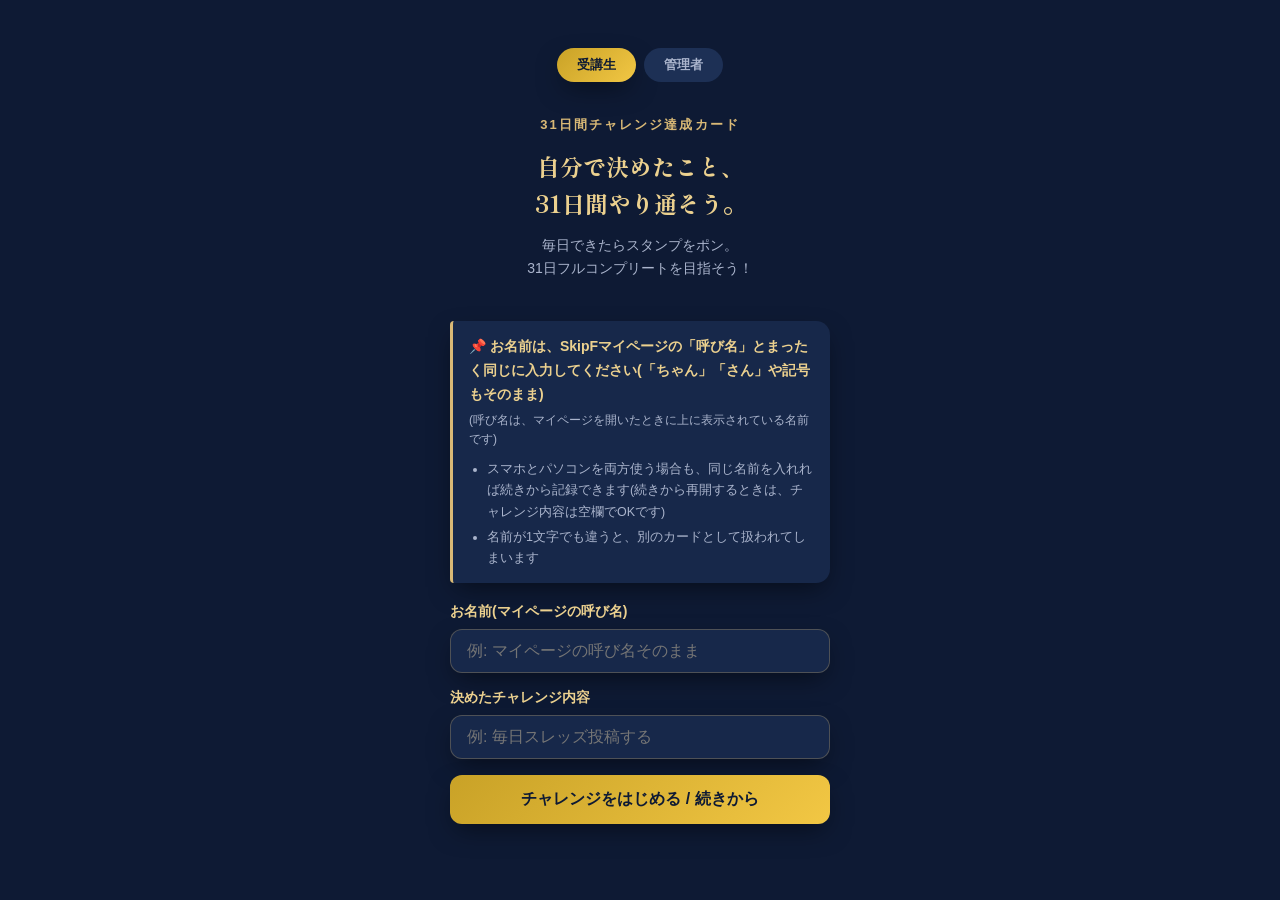
==== index.html @ 772fdb79 "続きから再開するときはチャレンジ内容を空欄でOKにする 登録済みの名前なら空欄のまま元のカードに戻れる。新規の名前で空欄の 場合はサーバー側が入力を促すエラーを返し、登録されない。 名前の注意書きに再" ====
<!doctype html>
<html lang="ja">
<head>
  <meta charset="UTF-8" />
  <meta name="viewport" content="width=device-width, initial-scale=1.0" />
  <title>31日間チャレンジ達成カード</title>
  <link rel="preconnect" href="https://fonts.googleapis.com" />
  <link rel="preconnect" href="https://fonts.gstatic.com" crossorigin />
  <link rel="stylesheet" href="https://fonts.googleapis.com/css2?family=Shippori+Mincho+B1:wght@400;700;800&display=swap" />
  <link rel="stylesheet" href="style.css?v=14" />
</head>
<body>
  <main id="main-el">
    <div class="tab-bar">
      <button type="button" id="tab-btn-student" class="active">受講生</button>
      <button type="button" id="tab-btn-admin">管理者</button>
    </div>

    <!-- ==================== 受講生タブ ==================== -->
    <div id="tab-panel-student" class="tab-panel">
      <div id="student-loading" class="loading">読み込み中...</div>

      <!-- 登録フォーム -->
      <div id="student-register" hidden>
        <div class="lead">
          <p class="eyebrow">31日間チャレンジ達成カード</p>
          <h1>自分で決めたこと、<br />31日間やり通そう。</h1>
          <p>毎日できたらスタンプをポン。<br />31日フルコンプリートを目指そう！</p>
        </div>

        <form id="register-form">
          <div class="name-notice">
            <p class="name-notice-main">📌 お名前は、SkipFマイページの「呼び名」とまったく同じに入力してください(「ちゃん」「さん」や記号もそのまま)</p>
            <p class="name-notice-sub">(呼び名は、マイページを開いたときに上に表示されている名前です)</p>
            <ul class="name-notice-list">
              <li>スマホとパソコンを両方使う場合も、同じ名前を入れれば続きから記録できます(続きから再開するときは、チャレンジ内容は空欄でOKです)</li>
              <li>名前が1文字でも違うと、別のカードとして扱われてしまいます</li>
            </ul>
          </div>

          <div class="field">
            <label for="display_name">お名前(マイページの呼び名)</label>
            <input id="display_name" name="display_name" type="text" required maxlength="40" placeholder="例: マイページの呼び名そのまま" />
          </div>

          <div class="field">
            <label for="challenge">決めたチャレンジ内容</label>
            <input id="challenge" name="challenge" type="text" maxlength="80" placeholder="例: 毎日スレッズ投稿する" />
          </div>

          <button type="submit" class="btn-primary" id="submit-btn">チャレンジをはじめる / 続きから</button>
          <p class="error" id="register-error" hidden></p>
        </form>
      </div>

      <!-- スタンプカード -->
      <div id="student-card" hidden>
        <div class="character-quote">
          <img id="character-img" class="character-img" src="" alt="" />
          <div class="bubble">
            <p class="label">今日の一言</p>
            <p class="quote" id="quote-title"></p>
            <p class="quote-body" id="quote-body"></p>
            <a class="audio-link" id="audio-link" href="https://skipf-members.vercel.app/audio.html" target="_blank" rel="noopener noreferrer">🎧 今日の音声を聞く</a>
          </div>
        </div>

        <div class="diamond-divider"><span class="diamond"></span></div>

        <div class="challenge-header">
          <p class="name" id="student-name"></p>
          <p class="challenge" id="challenge-text"></p>
        </div>

        <div id="reward" class="reward-card" hidden>
          <p class="emoji">🎉🏆🎉</p>
          <h2>31日間、やり通したね!</h2>
          <p>
            決めたことを最後まで続けたあなたは、もう自分を信じていい。<br />
            これは、これからの自分への大きな自信になるよ。
          </p>
        </div>

        <div id="progress" class="progress-wrap">
          <p class="progress-count" id="progress-count"></p>
          <div class="progress-bar">
            <div class="progress-bar-fill" id="progress-fill"></div>
          </div>
        </div>

        <div class="grid" id="day-grid"></div>

        <p class="footnote" id="footnote"></p>
      </div>
    </div>

    <!-- ==================== 管理者タブ ==================== -->
    <div id="tab-panel-admin" class="tab-panel" hidden>
      <div id="admin-pin-gate">
        <div class="lead">
          <p class="eyebrow">管理者専用</p>
          <h1 style="font-size: 18px;">合言葉を入力してください</h1>
        </div>
        <form id="pin-form" class="pin-form">
          <div class="field">
            <input id="pin-input" type="text" inputmode="text" required placeholder="合言葉" autocomplete="off" />
          </div>
          <button type="submit" class="btn-primary">入る</button>
          <p class="error" id="pin-error" hidden>合言葉が違います</p>
        </form>
      </div>

      <div id="admin-content" hidden>
        <div id="admin-loading" class="loading">読み込み中...</div>
        <div id="admin-list" hidden>
          <p class="admin-summary" id="admin-summary-text"></p>
          <div class="admin-table-wrap">
            <table>
              <thead>
                <tr>
                  <th>お名前</th>
                  <th>チャレンジ内容</th>
                  <th>開始日</th>
                  <th>経過</th>
                  <th>達成日数</th>
                  <th>最終更新</th>
                </tr>
              </thead>
              <tbody id="admin-table-body"></tbody>
            </table>
          </div>
          <button type="button" class="btn-primary admin-refresh" id="admin-refresh-btn">再読み込み</button>
        </div>
        <p class="error" id="admin-error" hidden></p>
      </div>
    </div>
  </main>

  <script src="https://cdn.jsdelivr.net/npm/canvas-confetti@1.9.3/dist/confetti.browser.min.js"></script>
  <script src="config.js?v=4"></script>
  <script src="app.js?v=5"></script>
  <script>
    const ADMIN_SESSION_KEY = "csc_admin_ok"
    const DRAFT_KEY = "csc_register_draft"

    const mainEl = document.getElementById("main-el")
    const tabBtnStudent = document.getElementById("tab-btn-student")
    const tabBtnAdmin = document.getElementById("tab-btn-admin")
    const tabPanelStudent = document.getElementById("tab-panel-student")
    const tabPanelAdmin = document.getElementById("tab-panel-admin")

    // ---------------- タブ切り替え ----------------

    function showTab(tab) {
      const isStudent = tab === "student"
      tabPanelStudent.hidden = !isStudent
      tabPanelAdmin.hidden = isStudent
      tabBtnStudent.classList.toggle("active", isStudent)
      tabBtnAdmin.classList.toggle("active", !isStudent)
      mainEl.classList.toggle("wide", !isStudent)
      if (!isStudent) initAdminTab()
    }

    tabBtnStudent.addEventListener("click", () => showTab("student"))
    tabBtnAdmin.addEventListener("click", () => showTab("admin"))

    // ---------------- 受講生タブ ----------------

    const studentLoadingEl = document.getElementById("student-loading")
    const studentRegisterEl = document.getElementById("student-register")
    const studentCardEl = document.getElementById("student-card")

    const nameInput = document.getElementById("display_name")
    const challengeInput = document.getElementById("challenge")
    const registerForm = document.getElementById("register-form")
    const submitBtn = document.getElementById("submit-btn")
    const registerErrorEl = document.getElementById("register-error")

    const quoteTitleEl = document.getElementById("quote-title")
    const quoteBodyEl = document.getElementById("quote-body")
    const audioLinkEl = document.getElementById("audio-link")
    const characterImgEl = document.getElementById("character-img")
    const studentNameEl = document.getElementById("student-name")
    const challengeTextEl = document.getElementById("challenge-text")
    const rewardEl = document.getElementById("reward")
    const progressEl = document.getElementById("progress")
    const progressCountEl = document.getElementById("progress-count")
    const progressFillEl = document.getElementById("progress-fill")
    const gridEl = document.getElementById("day-grid")
    const footnoteEl = document.getElementById("footnote")

    let student = null
    let stampDates = new Set()
    let todayOffset = 0

    async function initStudentTab() {
      const studentId = getStudentIdFromLocalStorage()
      if (studentId) {
        try {
          student = await getStudentById(studentId)
        } catch {
          student = null
        }
      }

      if (student) {
        stampDates = new Set(student.stamp_dates)
        todayOffset = dayOffsetFromStart(student.start_date)
        characterImgEl.src = randomCharacterImage()
        const dayNumber = Math.min(Math.max(todayOffset + 1, 1), PROGRAM_LENGTH)
        const todaysQuote = quoteForDay(dayNumber)
        quoteTitleEl.textContent = `${withChan(student.display_name)}、${todaysQuote.title}`
        quoteBodyEl.textContent = todaysQuote.body
        audioLinkEl.href = `https://skipf-members.vercel.app/audio.html?day=${dayNumber}`
        studentNameEl.textContent = `${withSan(student.display_name)}のチャレンジ`
        challengeTextEl.textContent = `「${student.challenge}」`
        renderCard()

        studentLoadingEl.hidden = true
        studentRegisterEl.hidden = true
        studentCardEl.hidden = false
        return
      }

      // 未登録、またはIDはあるが見つからない場合は登録フォームへ
      clearStudentIdFromLocalStorage()
      try {
        const raw = localStorage.getItem(DRAFT_KEY)
        if (raw) {
          const draft = JSON.parse(raw)
          nameInput.value = draft.display_name ?? ""
          challengeInput.value = draft.challenge ?? ""
        }
      } catch {
        // 無視
      }

      studentLoadingEl.hidden = true
      studentCardEl.hidden = true
      studentRegisterEl.hidden = false
    }

    function saveDraft() {
      try {
        localStorage.setItem(
          DRAFT_KEY,
          JSON.stringify({ display_name: nameInput.value, challenge: challengeInput.value })
        )
      } catch {
        // 無視
      }
    }
    nameInput.addEventListener("input", saveDraft)
    challengeInput.addEventListener("input", saveDraft)

    registerForm.addEventListener("submit", async (e) => {
      e.preventDefault()
      registerErrorEl.hidden = true
      submitBtn.disabled = true
      try {
        const newStudent = await registerOrResumeStudent(nameInput.value, challengeInput.value)
        setStudentIdToLocalStorage(newStudent.id)
        try {
          localStorage.removeItem(DRAFT_KEY)
        } catch {
          // 無視
        }
        student = newStudent
        await initStudentTab()
      } catch (err) {
        registerErrorEl.textContent = err && err.message ? err.message : "エラーが発生しました。もう一度お試しください。"
        registerErrorEl.hidden = false
      } finally {
        submitBtn.disabled = false
      }
    })

    function buildDays() {
      const days = []
      for (let i = 0; i < PROGRAM_LENGTH; i++) {
        const date = addDays(student.start_date, i)
        days.push({
          index: i + 1,
          date,
          filled: stampDates.has(date),
          isToday: i === todayOffset,
          isFuture: i > todayOffset,
        })
      }
      return days
    }

    function renderCard() {
      const days = buildDays()
      const achievedCount = days.filter((d) => d.filled).length
      const isComplete = achievedCount >= PROGRAM_LENGTH

      rewardEl.hidden = !isComplete
      progressEl.hidden = isComplete
      if (!isComplete) {
        progressCountEl.textContent = `${achievedCount} / ${PROGRAM_LENGTH} 日 達成中`
        progressFillEl.style.width = `${(achievedCount / PROGRAM_LENGTH) * 100}%`
      }

      if (todayOffset >= 0 && todayOffset < PROGRAM_LENGTH) {
        footnoteEl.textContent = "今日のマスをタップしてスタンプを押そう(もう一度タップで取り消せます)"
      } else if (todayOffset < 0) {
        footnoteEl.textContent = "チャレンジ開始日になったら、スタンプを押せるようになります"
      } else {
        footnoteEl.textContent = "31日間が終了しました。おつかれさまでした!"
      }

      gridEl.innerHTML = ""
      for (const day of days) {
        const btn = document.createElement("button")
        btn.type = "button"
        btn.className = "day-cell"
        if (day.filled) btn.classList.add("is-filled")
        if (day.isToday) btn.classList.add("is-today")
        if (day.isFuture) btn.classList.add("is-future")
        btn.textContent = day.filled ? "★" : String(day.index)
        btn.setAttribute("aria-label", `${day.index}日目${day.filled ? "・達成済み" : ""}`)
        if (day.isToday) {
          btn.addEventListener("click", () => handleToggle(day))
        } else {
          btn.disabled = true
        }
        gridEl.appendChild(btn)
      }
    }

    let isToggling = false

    async function handleToggle(day) {
      if (isToggling) return
      isToggling = true

      // 通信を待たずに先に画面を更新する(体感速度優先)。
      // サーバーとの通信が終わったら結果で確定し、失敗時だけ元に戻す。
      const previousStampDates = new Set(stampDates)
      const willFill = !day.filled
      if (willFill) {
        stampDates.add(day.date)
        fireConfetti()
      } else {
        stampDates.delete(day.date)
      }
      renderCard()

      try {
        const result = await toggleTodayStamp(student.id)
        stampDates = new Set(result.stamp_dates)
      } catch {
        stampDates = previousStampDates
      } finally {
        isToggling = false
        renderCard()
      }
    }

    // ---------------- 管理者タブ ----------------

    const adminPinGateEl = document.getElementById("admin-pin-gate")
    const adminContentEl = document.getElementById("admin-content")
    const pinForm = document.getElementById("pin-form")
    const pinInput = document.getElementById("pin-input")
    const pinErrorEl = document.getElementById("pin-error")

    const adminLoadingEl = document.getElementById("admin-loading")
    const adminListEl = document.getElementById("admin-list")
    const adminErrorEl = document.getElementById("admin-error")
    const adminSummaryEl = document.getElementById("admin-summary-text")
    const adminTableBody = document.getElementById("admin-table-body")
    const adminRefreshBtn = document.getElementById("admin-refresh-btn")

    let adminLoaded = false

    function isAdminUnlocked() {
      try {
        return sessionStorage.getItem(ADMIN_SESSION_KEY) === "1"
      } catch {
        return false
      }
    }

    function unlockAdmin() {
      try {
        sessionStorage.setItem(ADMIN_SESSION_KEY, "1")
      } catch {
        // 無視
      }
    }

    function initAdminTab() {
      if (isAdminUnlocked()) {
        adminPinGateEl.hidden = true
        adminContentEl.hidden = false
        if (!adminLoaded) loadAdminList()
      } else {
        adminPinGateEl.hidden = false
        adminContentEl.hidden = true
      }
    }

    pinForm.addEventListener("submit", (e) => {
      e.preventDefault()
      const expected = window.SHEETS_CONFIG && window.SHEETS_CONFIG.adminPin
      if (pinInput.value === expected) {
        pinErrorEl.hidden = true
        unlockAdmin()
        adminPinGateEl.hidden = true
        adminContentEl.hidden = false
        loadAdminList()
      } else {
        pinErrorEl.hidden = false
      }
    })

    async function loadAdminList() {
      adminLoadingEl.hidden = false
      adminListEl.hidden = true
      adminErrorEl.hidden = true
      try {
        const students = await listAllStudents()
        students.sort((a, b) => (b.achieved_count || 0) - (a.achieved_count || 0))

        adminSummaryEl.textContent = `受講生 ${students.length}人`
        adminTableBody.innerHTML = ""
        for (const s of students) {
          const tr = document.createElement("tr")

          const nameTd = document.createElement("td")
          nameTd.textContent = s.display_name
          tr.appendChild(nameTd)

          const challengeTd = document.createElement("td")
          challengeTd.textContent = s.challenge
          tr.appendChild(challengeTd)

          const startTd = document.createElement("td")
          startTd.textContent = s.start_date
          tr.appendChild(startTd)

          const elapsedTd = document.createElement("td")
          elapsedTd.textContent = formatElapsedDay(s.start_date)
          tr.appendChild(elapsedTd)

          const countTd = document.createElement("td")
          countTd.className = "count"
          countTd.textContent = `${s.achieved_count || 0} / ${PROGRAM_LENGTH}`
          tr.appendChild(countTd)

          const updatedTd = document.createElement("td")
          updatedTd.textContent = formatUpdatedAt(s.updated_at)
          tr.appendChild(updatedTd)

          adminTableBody.appendChild(tr)
        }

        adminLoaded = true
        adminLoadingEl.hidden = true
        adminListEl.hidden = false
      } catch (err) {
        adminLoadingEl.hidden = true
        adminErrorEl.textContent = err && err.message ? err.message : "読み込みに失敗しました。"
        adminErrorEl.hidden = false
      }
    }

    function formatElapsedDay(startDate) {
      const offset = dayOffsetFromStart(startDate)
      const dayNumber = offset + 1
      if (dayNumber < 1) return "開始前"
      if (dayNumber > PROGRAM_LENGTH) return `終了(${PROGRAM_LENGTH}日目)`
      return `${dayNumber}日目`
    }

    function formatUpdatedAt(iso) {
      if (!iso) return "-"
      try {
        return new Date(iso).toLocaleString("ja-JP", { month: "numeric", day: "numeric", hour: "2-digit", minute: "2-digit" })
      } catch {
        return iso
      }
    }

    adminRefreshBtn.addEventListener("click", loadAdminList)

    initStudentTab()
  </script>
</body>
</html>
---- style.css ----
/* 「ネイビー × ゴールド」エディトリアルテーマ(セリフ見出し・ダイヤの区切り) */

:root {
  color-scheme: dark;
  --background: #0e1a34;
  --foreground: #f4efe0;

  --surface-1: #17284a;
  --surface-2: #1d3055;
  --text-primary: #ecd18f;
  --text-secondary: #aab4cc;
  --text-muted: #7c88a3;
  --accent: #d9b976;
  --accent-2: #e8c87e;
  --gridline: rgba(217, 185, 118, 0.2);
  --border: rgba(217, 185, 118, 0.28);

  --gradient-primary: linear-gradient(135deg, #c9a227 0%, #f2c744 100%);
  --glow-shadow: 0 10px 26px -6px rgba(0, 0, 0, 0.5);
  --font-serif: "Shippori Mincho B1", "Hiragino Mincho ProN", serif;
}

* {
  box-sizing: border-box;
}

body {
  margin: 0;
  min-height: 100vh;
  display: flex;
  background-color: var(--background);
  color: var(--foreground);
  font-family: "Hiragino Maru Gothic ProN", "Hiragino Sans", "Yu Gothic", sans-serif;
}

.diamond-divider {
  display: flex;
  align-items: center;
  justify-content: center;
  margin: 24px 0;
}

.diamond-divider .diamond {
  width: 10px;
  height: 10px;
  background: var(--accent);
  transform: rotate(45deg);
}

main {
  width: 100%;
  max-width: 420px;
  margin: 0 auto;
  padding: 48px 20px;
}

main.wide {
  max-width: 720px;
}

/* --- タブ切り替え --- */

.tab-bar {
  display: flex;
  gap: 8px;
  justify-content: center;
  margin-bottom: 32px;
}

.tab-bar button {
  border: none;
  border-radius: 999px;
  padding: 8px 20px;
  font-size: 13px;
  font-weight: 700;
  font-family: inherit;
  cursor: pointer;
  background: var(--surface-2);
  color: var(--text-secondary);
  transition: opacity 0.15s ease;
}

.tab-bar button.active {
  background: var(--gradient-primary);
  color: var(--background);
  box-shadow: var(--glow-shadow);
}

.tab-panel[hidden] {
  display: none;
}

/* --- 管理者タブ --- */

.pin-form {
  max-width: 280px;
  margin: 0 auto;
}

.admin-summary {
  margin-bottom: 16px;
  font-size: 14px;
  color: var(--text-secondary);
}

.admin-table-wrap {
  overflow-x: auto;
  border-radius: 16px;
  background: var(--surface-1);
  box-shadow: var(--glow-shadow);
  padding: 4px 12px;
}

.admin-table-wrap table {
  width: 100%;
  border-collapse: collapse;
  font-size: 14px;
}

.admin-table-wrap th,
.admin-table-wrap td {
  text-align: left;
  padding: 10px 8px;
  border-bottom: 1px solid var(--gridline);
  white-space: nowrap;
}

.admin-table-wrap th {
  color: var(--text-secondary);
  font-weight: 700;
}

.admin-table-wrap td.count {
  font-weight: 900;
  color: var(--accent);
}

.admin-refresh {
  margin-top: 16px;
}

.lead {
  text-align: center;
  margin-bottom: 40px;
}

.lead .eyebrow {
  font-size: 13px;
  font-weight: 700;
  letter-spacing: 0.16em;
  color: var(--accent);
  margin: 0;
}

.lead h1 {
  font-family: var(--font-serif);
  font-size: 23px;
  font-weight: 800;
  line-height: 1.6;
  margin: 12px 0 0;
  color: var(--text-primary);
}

.lead p {
  font-size: 14px;
  line-height: 1.7;
  color: var(--text-secondary);
  margin: 12px 0 0;
}

label {
  display: block;
  margin-bottom: 8px;
  font-size: 14px;
  font-weight: 700;
  color: var(--text-primary);
}

input[type="text"] {
  width: 100%;
  border-radius: 12px;
  border: 1px solid var(--border);
  background: var(--surface-1);
  color: var(--text-primary);
  padding: 12px 16px;
  font-size: 16px;
  outline: none;
  font-family: inherit;
  box-shadow: var(--glow-shadow);
}

input[type="text"]:focus {
  border-color: var(--accent);
}

.field {
  margin-bottom: 16px;
}

.hint {
  margin-top: 8px;
  font-size: 12px;
  line-height: 1.6;
  color: var(--text-muted);
}

.name-notice {
  margin-bottom: 20px;
  padding: 14px 16px;
  border-radius: 4px 14px 14px 4px;
  border-left: 3px solid var(--accent);
  background: var(--surface-1);
  box-shadow: var(--glow-shadow);
}

.name-notice-main {
  margin: 0;
  font-size: 14px;
  font-weight: 700;
  line-height: 1.7;
  color: var(--text-primary);
}

.name-notice-sub {
  margin: 4px 0 0;
  font-size: 12px;
  line-height: 1.6;
  color: var(--text-secondary);
}

.name-notice-list {
  margin: 10px 0 0;
  padding-left: 18px;
  font-size: 12.5px;
  line-height: 1.7;
  color: var(--text-secondary);
}

.name-notice-list li {
  margin-bottom: 4px;
}

.name-notice-list li:last-child {
  margin-bottom: 0;
}

.btn-primary {
  width: 100%;
  border: none;
  border-radius: 12px;
  padding: 14px;
  font-size: 16px;
  font-weight: 900;
  color: var(--background);
  background: var(--gradient-primary);
  cursor: pointer;
  box-shadow: var(--glow-shadow);
  transition: opacity 0.15s ease;
  font-family: inherit;
}

.btn-primary:hover {
  opacity: 0.9;
}

.btn-primary:disabled {
  opacity: 0.6;
  cursor: not-allowed;
}

.error {
  margin-top: 12px;
  font-size: 13px;
  color: #ff8f8f;
  text-align: center;
}

/* --- card page --- */

.character-quote {
  display: flex;
  flex-direction: column;
  align-items: center;
  margin-bottom: 20px;
}

.character-img {
  width: 170px;
  height: auto;
  margin-bottom: -6px;
  z-index: 1;
  filter: drop-shadow(0 6px 14px rgba(0, 0, 0, 0.35));
  animation: bounce-in 0.35s ease-out;
}

.character-quote .bubble {
  position: relative;
  width: 100%;
  border-radius: 4px 14px 14px 4px;
  border-left: 3px solid var(--accent);
  padding: 16px 20px;
  background: var(--surface-1);
  box-shadow: var(--glow-shadow);
  animation: bounce-in 0.35s ease-out;
}

.character-quote .label {
  font-size: 11px;
  font-weight: 700;
  letter-spacing: 0.08em;
  color: var(--accent);
  margin: 0;
}

.character-quote .quote {
  font-family: var(--font-serif);
  margin: 6px 0 0;
  font-size: 16px;
  font-weight: 800;
  line-height: 1.6;
  color: var(--text-primary);
}

.character-quote .quote-body {
  margin: 8px 0 0;
  font-size: 13px;
  font-weight: 500;
  line-height: 1.7;
  color: var(--text-secondary);
}

.audio-link {
  display: inline-block;
  margin-top: 12px;
  padding: 8px 16px;
  border-radius: 999px;
  background: var(--gradient-primary);
  color: var(--background);
  font-size: 13px;
  font-weight: 700;
  text-decoration: none;
}

.audio-link:hover {
  opacity: 0.9;
}

.challenge-header {
  text-align: left;
  margin-bottom: 24px;
}

.challenge-header .name {
  font-size: 13px;
  font-weight: 700;
  color: var(--text-secondary);
  margin: 0;
}

.challenge-header .challenge {
  font-family: var(--font-serif);
  margin: 4px 0 0;
  font-size: 19px;
  font-weight: 800;
  color: var(--text-primary);
  display: -webkit-box;
  -webkit-line-clamp: 2;
  -webkit-box-orient: vertical;
  overflow: hidden;
}

.progress-wrap {
  text-align: center;
  margin-bottom: 24px;
}

.progress-count {
  font-size: 16px;
  font-weight: 900;
  color: var(--accent);
  margin: 0;
}

.progress-bar {
  margin: 10px auto 0;
  max-width: 280px;
  height: 10px;
  border-radius: 999px;
  background: var(--gridline);
  overflow: hidden;
}

.progress-bar-fill {
  height: 100%;
  border-radius: 999px;
  background: var(--gradient-primary);
  transition: width 0.3s ease;
}

.reward-card {
  border-radius: 20px;
  padding: 26px 20px;
  text-align: center;
  background: var(--surface-1);
  border: 2px solid var(--accent-2);
  box-shadow: var(--glow-shadow);
  margin-bottom: 24px;
  animation: bounce-in 0.4s ease-out;
}

.reward-card .emoji {
  font-size: 32px;
  margin: 0;
}

.reward-card h2 {
  font-family: var(--font-serif);
  margin: 10px 0 0;
  font-size: 20px;
  font-weight: 800;
  color: var(--text-primary);
}

.reward-card p {
  margin: 10px 0 0;
  font-size: 14px;
  line-height: 1.7;
  color: var(--text-secondary);
}

.grid {
  display: grid;
  grid-template-columns: repeat(5, 1fr);
  gap: 10px;
}

.day-cell {
  position: relative;
  aspect-ratio: 1 / 1;
  display: flex;
  align-items: center;
  justify-content: center;
  border-radius: 16px;
  font-size: 15px;
  font-weight: 900;
  font-family: inherit;
  border: 1px solid var(--gridline);
  background: var(--surface-2);
  color: var(--text-muted);
  cursor: default;
}

.day-cell.is-future {
  opacity: 0.6;
}

.day-cell.is-today {
  background: var(--surface-1);
  color: var(--accent);
  border: 2px dashed var(--accent);
  cursor: pointer;
  box-shadow: var(--glow-shadow);
  transition: transform 0.1s ease;
}

.day-cell.is-today:hover {
  transform: scale(1.05);
}

.day-cell.is-today:active {
  transform: scale(0.95);
}

.day-cell.is-filled {
  background: var(--gradient-primary);
  color: var(--background);
  border: none;
  box-shadow: var(--glow-shadow);
}

.day-cell.stamp-pop {
  animation: stamp-pop 0.4s cubic-bezier(0.34, 1.56, 0.64, 1);
}

.footnote {
  margin-top: 20px;
  text-align: center;
  font-size: 12px;
  line-height: 1.7;
  color: var(--text-muted);
}

.loading {
  text-align: center;
  color: var(--text-muted);
  font-size: 14px;
  padding: 60px 0;
}

@keyframes stamp-pop {
  0% {
    transform: scale(0.5) rotate(-8deg);
    opacity: 0;
  }
  55% {
    transform: scale(1.15) rotate(4deg);
    opacity: 1;
  }
  100% {
    transform: scale(1) rotate(-4deg);
    opacity: 1;
  }
}

@keyframes bounce-in {
  0% {
    transform: translateY(12px) scale(0.96);
    opacity: 0;
  }
  100% {
    transform: translateY(0) scale(1);
    opacity: 1;
  }
}
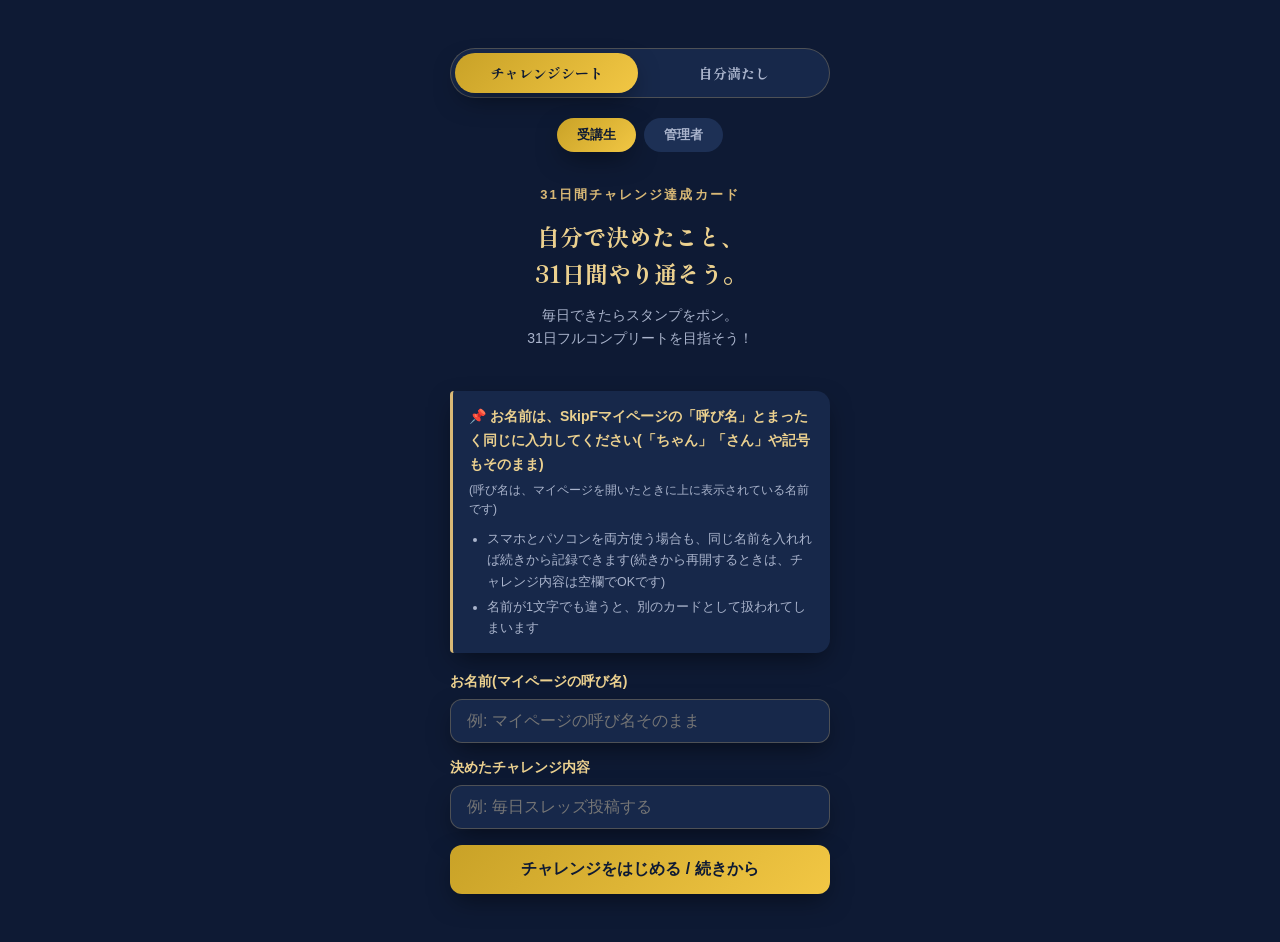
==== commit a5c4fdf2: "上部に「チャレンジシート / 自分満たし」の切り替えを追加 Co-Authored-By: Claude Sonnet 5.5 <noreply@anthropic.com>" ====
--- a/index.html
+++ b/index.html
@@ -7,10 +7,16 @@
   <link rel="preconnect" href="https://fonts.googleapis.com" />
   <link rel="preconnect" href="https://fonts.gstatic.com" crossorigin />
   <link rel="stylesheet" href="https://fonts.googleapis.com/css2?family=Shippori+Mincho+B1:wght@400;700;800&display=swap" />
-  <link rel="stylesheet" href="style.css?v=14" />
+  <link rel="stylesheet" href="style.css?v=17" />
 </head>
 <body>
   <main id="main-el">
+    <!-- ツールの切り替え(31日間チャレンジ ⇔ 自分満たし)。自分満たし側にも同じ並びの切り替えがある -->
+    <nav class="site-switch" aria-label="ツールの切り替え">
+      <a class="site-switch-item active" href="./" aria-current="page">チャレンジシート</a>
+      <a class="site-switch-item" href="https://fasting-test.github.io/jibun-mitashi-card/">自分満たし</a>
+    </nav>
+
     <div class="tab-bar">
       <button type="button" id="tab-btn-student" class="active">受講生</button>
       <button type="button" id="tab-btn-admin">管理者</button>
@@ -91,6 +97,8 @@
         <div class="grid" id="day-grid"></div>
 
         <p class="footnote" id="footnote"></p>
+
+        <button type="button" class="btn-link" id="back-to-login-btn">ログイン画面に戻る</button>
       </div>
     </div>
 
@@ -138,7 +146,7 @@
 
   <script src="https://cdn.jsdelivr.net/npm/canvas-confetti@1.9.3/dist/confetti.browser.min.js"></script>
   <script src="config.js?v=4"></script>
-  <script src="app.js?v=5"></script>
+  <script src="app.js?v=6"></script>
   <script>
     const ADMIN_SESSION_KEY = "csc_admin_ok"
     const DRAFT_KEY = "csc_register_draft"
@@ -252,6 +260,25 @@
     }
     nameInput.addEventListener("input", saveDraft)
     challengeInput.addEventListener("input", saveDraft)
+
+    // 別の名前でやり直したいとき用。この端末の「自分は誰か」の記憶だけを消す
+    // (スプレッドシート上の記録は消えない。同じ名前で入れば続きから再開できる)。
+    document.getElementById("back-to-login-btn").addEventListener("click", () => {
+      if (!confirm("ログイン画面に戻ります。\n(これまでの記録は消えません)")) return
+      clearStudentIdFromLocalStorage()
+      try {
+        localStorage.removeItem(DRAFT_KEY)
+      } catch {
+        // 無視
+      }
+      student = null
+      nameInput.value = ""
+      challengeInput.value = ""
+      registerErrorEl.hidden = true
+      studentCardEl.hidden = true
+      studentRegisterEl.hidden = false
+      window.scrollTo(0, 0)
+    })
 
     registerForm.addEventListener("submit", async (e) => {
       e.preventDefault()
@@ -303,7 +330,7 @@
       }
 
       if (todayOffset >= 0 && todayOffset < PROGRAM_LENGTH) {
-        footnoteEl.textContent = "今日のマスをタップしてスタンプを押そう(もう一度タップで取り消せます)"
+        footnoteEl.textContent = "今日までのマスをタップしてスタンプを押そう(押し忘れた日も遡って押せます。もう一度タップで取り消しもできます)"
       } else if (todayOffset < 0) {
         footnoteEl.textContent = "チャレンジ開始日になったら、スタンプを押せるようになります"
       } else {
@@ -320,7 +347,9 @@
         if (day.isFuture) btn.classList.add("is-future")
         btn.textContent = day.filled ? "★" : String(day.index)
         btn.setAttribute("aria-label", `${day.index}日目${day.filled ? "・達成済み" : ""}`)
-        if (day.isToday) {
+        // 今日までのマスは押せる(押し忘れた日をあとから押せるように)。未来の日だけ押せない
+        if (!day.isFuture) {
+          btn.classList.add("is-open")
           btn.addEventListener("click", () => handleToggle(day))
         } else {
           btn.disabled = true
@@ -348,7 +377,7 @@
       renderCard()
 
       try {
-        const result = await toggleTodayStamp(student.id)
+        const result = await toggleStamp(student.id, day.date)
         stampDates = new Set(result.stamp_dates)
       } catch {
         stampDates = previousStampDates
--- a/style.css
+++ b/style.css
@@ -454,6 +454,17 @@
   opacity: 0.6;
 }
 
+/* 今日より前で、まだ押していないマス(あとから押せる) */
+.day-cell.is-open {
+  cursor: pointer;
+  color: var(--text-secondary);
+  transition: transform 0.1s ease;
+}
+
+.day-cell.is-open:active {
+  transform: scale(0.95);
+}
+
 .day-cell.is-today {
   background: var(--surface-1);
   color: var(--accent);
@@ -488,6 +499,23 @@
   font-size: 12px;
   line-height: 1.7;
   color: var(--text-muted);
+}
+
+.btn-link {
+  display: block;
+  margin: 16px auto 0;
+  padding: 8px 12px;
+  border: none;
+  background: none;
+  color: var(--text-secondary);
+  font-family: inherit;
+  font-size: 12px;
+  text-decoration: underline;
+  cursor: pointer;
+}
+
+.btn-link:hover {
+  color: var(--text-primary);
 }
 
 .loading {
@@ -522,3 +550,33 @@
     opacity: 1;
   }
 }
+
+/* --- ツールの切り替え(チャレンジシート ⇔ 自分満たし) --- */
+
+.site-switch {
+  display: flex;
+  gap: 4px;
+  margin-bottom: 20px;
+  padding: 4px;
+  border-radius: 999px;
+  border: 1px solid var(--border);
+  background: var(--surface-1);
+}
+
+.site-switch-item {
+  flex: 1;
+  padding: 10px 8px;
+  border-radius: 999px;
+  text-align: center;
+  font-family: var(--font-serif);
+  font-size: 14px;
+  font-weight: 800;
+  color: var(--text-secondary);
+  text-decoration: none;
+}
+
+.site-switch-item.active {
+  background: var(--gradient-primary);
+  color: var(--background);
+  box-shadow: var(--glow-shadow);
+}
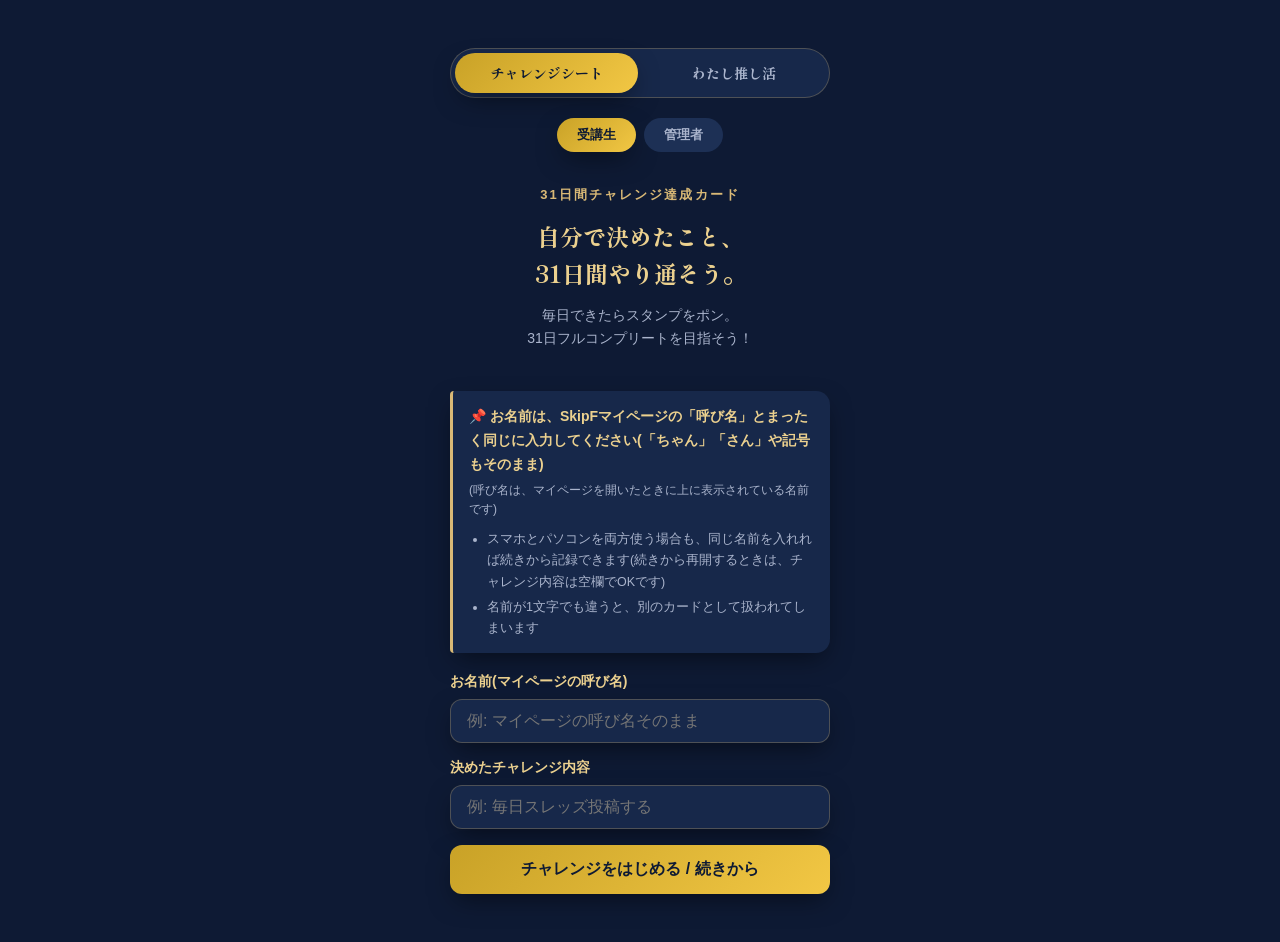
==== commit c8138f55: "切り替えボタンの名前を「わたし推し活」に変更 Co-Authored-By: Claude Fable 5.1 <noreply@anthropic.com>" ====
--- a/index.html
+++ b/index.html
@@ -7,14 +7,14 @@
   <link rel="preconnect" href="https://fonts.googleapis.com" />
   <link rel="preconnect" href="https://fonts.gstatic.com" crossorigin />
   <link rel="stylesheet" href="https://fonts.googleapis.com/css2?family=Shippori+Mincho+B1:wght@400;700;800&display=swap" />
-  <link rel="stylesheet" href="style.css?v=17" />
+  <link rel="stylesheet" href="style.css?v=18" />
 </head>
 <body>
   <main id="main-el">
     <!-- ツールの切り替え(31日間チャレンジ ⇔ 自分満たし)。自分満たし側にも同じ並びの切り替えがある -->
     <nav class="site-switch" aria-label="ツールの切り替え">
       <a class="site-switch-item active" href="./" aria-current="page">チャレンジシート</a>
-      <a class="site-switch-item" href="https://fasting-test.github.io/jibun-mitashi-card/">自分満たし</a>
+      <a class="site-switch-item" id="site-switch-hitomitashi" href="https://fasting-test.github.io/jibun-mitashi-card/">わたし推し活</a>
     </nav>
 
     <div class="tab-bar">
@@ -146,12 +146,21 @@
 
   <script src="https://cdn.jsdelivr.net/npm/canvas-confetti@1.9.3/dist/confetti.browser.min.js"></script>
   <script src="config.js?v=4"></script>
-  <script src="app.js?v=6"></script>
+  <script src="app.js?v=7"></script>
   <script>
     const ADMIN_SESSION_KEY = "csc_admin_ok"
     const DRAFT_KEY = "csc_register_draft"
 
     const mainEl = document.getElementById("main-el")
+
+    // わたし推し活のオープン前(11/1より前)は、ボタンに「11/1〜」の印を付ける(11/1になると自動で消える)
+    const HITOMITASHI_START_DATE = "2026-11-01"
+    if (dayOffsetFromStart(HITOMITASHI_START_DATE) < 0) {
+      const soon = document.createElement("span")
+      soon.className = "site-switch-soon"
+      soon.textContent = "11/1〜"
+      document.getElementById("site-switch-hitomitashi").appendChild(soon)
+    }
     const tabBtnStudent = document.getElementById("tab-btn-student")
     const tabBtnAdmin = document.getElementById("tab-btn-admin")
     const tabPanelStudent = document.getElementById("tab-panel-student")
@@ -212,6 +221,7 @@
       }
 
       if (student) {
+        setSharedDisplayName(student.display_name)
         stampDates = new Set(student.stamp_dates)
         todayOffset = dayOffsetFromStart(student.start_date)
         characterImgEl.src = randomCharacterImage()
@@ -242,6 +252,8 @@
       } catch {
         // 無視
       }
+      // 自分満たし側でログインした名前があれば、名前欄に最初から入れておく
+      if (!nameInput.value) nameInput.value = getSharedDisplayName() || ""
 
       studentLoadingEl.hidden = true
       studentCardEl.hidden = true
@@ -266,6 +278,7 @@
     document.getElementById("back-to-login-btn").addEventListener("click", () => {
       if (!confirm("ログイン画面に戻ります。\n(これまでの記録は消えません)")) return
       clearStudentIdFromLocalStorage()
+      clearSharedDisplayName()
       try {
         localStorage.removeItem(DRAFT_KEY)
       } catch {
--- a/style.css
+++ b/style.css
@@ -580,3 +580,15 @@
   color: var(--background);
   box-shadow: var(--glow-shadow);
 }
+
+.site-switch-soon {
+  margin-left: 6px;
+  padding: 2px 8px;
+  border-radius: 999px;
+  border: 1px solid var(--border);
+  font-family: "Hiragino Maru Gothic ProN", "Hiragino Sans", "Yu Gothic", sans-serif;
+  font-size: 10.5px;
+  font-weight: 700;
+  color: var(--accent);
+  vertical-align: 1px;
+}
